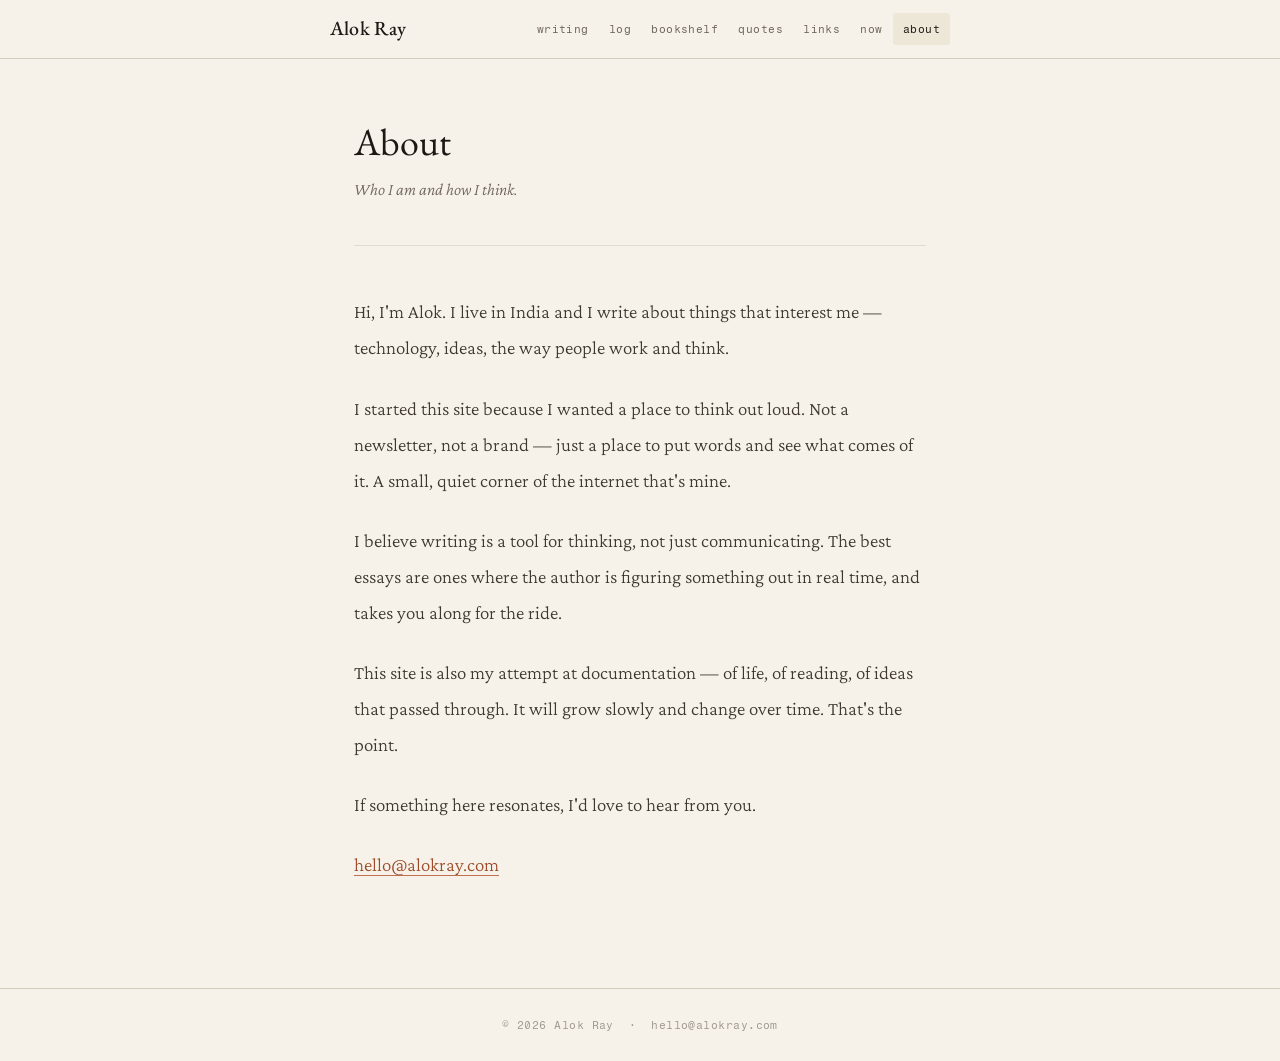
==== about.html @ 92c7a45d "Add files via upload" ====
<!DOCTYPE html>
<html lang="en">
<head>
  <meta charset="UTF-8" />
  <meta name="viewport" content="width=device-width, initial-scale=1.0"/>
  <title>About — Alok Ray</title>
  <link rel="stylesheet" href="style.css" />
</head>
<body>

  <header>
    <div class="header-inner">
      <a href="index.html" class="site-title">Alok Ray</a>
      <nav>
        <a href="index.html">writing</a>
        <a href="log.html">log</a>
        <a href="bookshelf.html">bookshelf</a>
        <a href="quotes.html">quotes</a>
        <a href="links.html">links</a>
        <a href="now.html">now</a>
        <a href="about.html" class="active">about</a>
      </nav>
    </div>
  </header>

  <main>
    <div class="page-head">
      <h1>About</h1>
      <p class="sub">Who I am and how I think.</p>
    </div>

    <div class="about-body">
      <p>
        Hi, I'm Alok. I live in India and I write about things that interest me — technology, ideas, the way people work and think.
      </p>
      <p>
        I started this site because I wanted a place to think out loud. Not a newsletter, not a brand — just a place to put words and see what comes of it. A small, quiet corner of the internet that's mine.
      </p>
      <p>
        I believe writing is a tool for thinking, not just communicating. The best essays are ones where the author is figuring something out in real time, and takes you along for the ride.
      </p>
      <p>
        This site is also my attempt at documentation — of life, of reading, of ideas that passed through. It will grow slowly and change over time. That's the point.
      </p>
      <p>
        If something here resonates, I'd love to hear from you.
      </p>
      <p>
        <a href="mailto:hello@alokray.com">hello@alokray.com</a>
      </p>
    </div>
  </main>

  <footer>
    <p>© 2026 Alok Ray &nbsp;·&nbsp; <a href="mailto:hello@alokray.com">hello@alokray.com</a></p>
  </footer>

</body>
</html>
---- style.css ----
@import url('https://fonts.googleapis.com/css2?family=EB+Garamond:ital,wght@0,400;0,500;1,400;1,500&family=Crimson+Pro:ital,wght@0,300;0,400;1,300;1,400&family=Fragment+Mono:ital@0;1&display=swap');

:root {
  --paper:       #f7f2e9;
  --paper-dark:  #ede7d8;
  --paper-mid:   #e5dece;
  --ink:         #1c1814;
  --ink-2:       #3d3730;
  --ink-3:       #6e655c;
  --ink-4:       #a09890;
  --rust:        #9c4a28;
  --rust-soft:   #c07050;
  --border:      #d4ccbc;
  --border-soft: #e2dbd0;

  --serif:  'EB Garamond', Georgia, serif;
  --prose:  'Crimson Pro', Georgia, serif;
  --mono:   'Fragment Mono', monospace;

  --w: 620px;
  --gap: 24px;
}

*, *::before, *::after { box-sizing: border-box; margin: 0; padding: 0; }

html { font-size: 19px; scroll-behavior: smooth; }

body {
  background: var(--paper);
  color: var(--ink);
  font-family: var(--prose);
  font-weight: 300;
  line-height: 1.8;
  min-height: 100vh;
  display: flex;
  flex-direction: column;
}

a { color: inherit; text-decoration: none; }

img { max-width: 100%; display: block; }

/* ── HEADER ───────────────────────────────── */

header {
  border-bottom: 1px solid var(--border);
  padding: 0 var(--gap);
  background: rgba(247,242,233,0.95);
  backdrop-filter: blur(6px);
  position: sticky;
  top: 0;
  z-index: 50;
}

.header-inner {
  max-width: var(--w);
  margin: 0 auto;
  height: 58px;
  display: flex;
  align-items: center;
  justify-content: space-between;
}

.site-title {
  font-family: var(--serif);
  font-size: 1.05rem;
  font-weight: 500;
  letter-spacing: 0.01em;
  color: var(--ink);
  transition: color 0.2s;
}
.site-title:hover { color: var(--rust); }

nav {
  display: flex;
  align-items: center;
  gap: 0;
}

nav a {
  font-family: var(--mono);
  font-size: 0.6rem;
  letter-spacing: 0.04em;
  color: var(--ink-3);
  padding: 6px 10px;
  border-radius: 3px;
  transition: color 0.2s, background 0.2s;
  text-transform: lowercase;
}

nav a:hover,
nav a.active {
  color: var(--ink);
  background: var(--paper-dark);
}

/* ── MAIN WRAPPER ─────────────────────────── */

main {
  flex: 1;
  max-width: var(--w);
  width: 100%;
  margin: 0 auto;
  padding: 0 var(--gap);
}

/* ── PAGE HEADER ──────────────────────────── */

.page-head {
  padding: 60px 0 40px;
  border-bottom: 1px solid var(--border-soft);
  margin-bottom: 48px;
}

.page-head h1 {
  font-family: var(--serif);
  font-size: 2rem;
  font-weight: 400;
  color: var(--ink);
  margin-bottom: 10px;
  line-height: 1.2;
}

.page-head .sub {
  font-family: var(--prose);
  font-size: 0.9rem;
  font-style: italic;
  color: var(--ink-3);
}

/* ── HOME ─────────────────────────────────── */

.home-intro {
  padding: 64px 0 52px;
}

.home-intro p {
  font-family: var(--serif);
  font-size: 1.35rem;
  font-style: italic;
  color: var(--ink-2);
  line-height: 1.6;
  max-width: 520px;
}

.post-list {
  list-style: none;
  padding-bottom: 80px;
}

.post-list li {
  border-top: 1px solid var(--border-soft);
  padding: 28px 0;
  display: grid;
  grid-template-columns: 1fr auto;
  gap: 16px;
  align-items: start;
  animation: rise 0.4s ease both;
}

.post-list li:hover .post-title { color: var(--rust); }

.post-title {
  font-family: var(--serif);
  font-size: 1.1rem;
  font-weight: 400;
  color: var(--ink);
  transition: color 0.2s;
  display: block;
  margin-bottom: 6px;
}

.post-desc {
  font-size: 0.85rem;
  color: var(--ink-3);
  line-height: 1.6;
}

.post-date {
  font-family: var(--mono);
  font-size: 0.58rem;
  color: var(--ink-4);
  white-space: nowrap;
  padding-top: 4px;
  letter-spacing: 0.03em;
}

/* ── ESSAY ────────────────────────────────── */

.essay {
  padding-top: 60px;
  padding-bottom: 96px;
}

.essay-head {
  margin-bottom: 52px;
  padding-bottom: 36px;
  border-bottom: 1px solid var(--border-soft);
}

.essay-head h1 {
  font-family: var(--serif);
  font-size: 2.1rem;
  font-weight: 400;
  line-height: 1.2;
  color: var(--ink);
  margin-bottom: 16px;
}

.essay-meta {
  display: flex;
  gap: 20px;
  font-family: var(--mono);
  font-size: 0.6rem;
  color: var(--ink-4);
  letter-spacing: 0.04em;
}

.essay-body p {
  font-family: var(--prose);
  font-size: 1rem;
  line-height: 1.9;
  color: var(--ink-2);
  margin-bottom: 26px;
}

.essay-body p:first-child {
  font-size: 1.08rem;
  color: var(--ink);
  font-style: italic;
}

.back {
  display: inline-flex;
  align-items: center;
  gap: 6px;
  font-family: var(--mono);
  font-size: 0.6rem;
  color: var(--ink-4);
  letter-spacing: 0.04em;
  margin-top: 56px;
  transition: color 0.2s;
}
.back:hover { color: var(--rust); }
.back::before { content: '←'; }

/* ── ABOUT ────────────────────────────────── */

.about-body {
  padding-bottom: 80px;
}

.about-body p {
  font-size: 1rem;
  color: var(--ink-2);
  margin-bottom: 24px;
  line-height: 1.9;
}

.about-body a {
  color: var(--rust);
  border-bottom: 1px solid var(--rust-soft);
  transition: color 0.2s, border-color 0.2s;
}
.about-body a:hover { color: var(--ink); border-color: var(--ink); }

/* ── NOW ──────────────────────────────────── */

.now-body {
  padding-bottom: 80px;
}

.now-body p {
  font-size: 1rem;
  color: var(--ink-2);
  margin-bottom: 20px;
  line-height: 1.9;
}

.now-section {
  margin-bottom: 44px;
}

.now-section h2 {
  font-family: var(--mono);
  font-size: 0.62rem;
  letter-spacing: 0.1em;
  text-transform: uppercase;
  color: var(--ink-4);
  margin-bottom: 16px;
}

.now-item {
  display: flex;
  gap: 14px;
  align-items: baseline;
  padding: 10px 0;
  border-top: 1px solid var(--border-soft);
  font-size: 0.95rem;
  color: var(--ink-2);
}

.now-item .label {
  font-family: var(--mono);
  font-size: 0.58rem;
  color: var(--ink-4);
  min-width: 56px;
  padding-top: 2px;
}

/* ── BOOKSHELF ────────────────────────────── */

.shelf {
  padding-bottom: 80px;
}

.shelf-grid {
  display: grid;
  gap: 1px;
  background: var(--border-soft);
  border: 1px solid var(--border-soft);
  border-radius: 4px;
  overflow: hidden;
}

.book {
  background: var(--paper);
  padding: 22px 24px;
  display: grid;
  grid-template-columns: 1fr auto;
  gap: 12px;
  align-items: start;
  transition: background 0.2s;
}

.book:hover { background: var(--paper-dark); }

.book-title {
  font-family: var(--serif);
  font-size: 1rem;
  color: var(--ink);
  margin-bottom: 3px;
}

.book-author {
  font-family: var(--mono);
  font-size: 0.58rem;
  color: var(--ink-4);
  letter-spacing: 0.03em;
}

.book-note {
  font-size: 0.82rem;
  font-style: italic;
  color: var(--ink-3);
  margin-top: 8px;
  line-height: 1.6;
}

.book-year {
  font-family: var(--mono);
  font-size: 0.58rem;
  color: var(--ink-4);
  white-space: nowrap;
}

/* ── QUOTES ───────────────────────────────── */

.quotes-list {
  padding-bottom: 80px;
  list-style: none;
}

.quote-item {
  padding: 36px 0;
  border-top: 1px solid var(--border-soft);
}

.quote-text {
  font-family: var(--serif);
  font-size: 1.2rem;
  font-style: italic;
  color: var(--ink);
  line-height: 1.65;
  margin-bottom: 14px;
}

.quote-source {
  font-family: var(--mono);
  font-size: 0.6rem;
  color: var(--ink-4);
  letter-spacing: 0.04em;
}

/* ── LOG ──────────────────────────────────── */

.log-list {
  padding-bottom: 80px;
  list-style: none;
}

.log-entry {
  display: grid;
  grid-template-columns: 80px 1fr;
  gap: 24px;
  padding: 24px 0;
  border-top: 1px solid var(--border-soft);
  animation: rise 0.3s ease both;
}

.log-month {
  font-family: var(--mono);
  font-size: 0.6rem;
  color: var(--ink-4);
  letter-spacing: 0.04em;
  padding-top: 4px;
  line-height: 1.4;
}

.log-text {
  font-size: 0.95rem;
  color: var(--ink-2);
  line-height: 1.8;
}

/* ── LINKS ────────────────────────────────── */

.links-list {
  padding-bottom: 80px;
  list-style: none;
}

.link-item {
  padding: 24px 0;
  border-top: 1px solid var(--border-soft);
}

.link-item a.link-title {
  font-family: var(--serif);
  font-size: 1rem;
  color: var(--rust);
  border-bottom: 1px solid transparent;
  transition: border-color 0.2s;
}
.link-item a.link-title:hover { border-color: var(--rust-soft); }

.link-domain {
  font-family: var(--mono);
  font-size: 0.58rem;
  color: var(--ink-4);
  margin: 4px 0 8px;
  letter-spacing: 0.03em;
}

.link-note {
  font-size: 0.85rem;
  color: var(--ink-3);
  line-height: 1.7;
}

/* ── FOOTER ───────────────────────────────── */

footer {
  border-top: 1px solid var(--border);
  padding: 26px var(--gap);
  text-align: center;
}

footer p {
  font-family: var(--mono);
  font-size: 0.6rem;
  color: var(--ink-4);
  letter-spacing: 0.04em;
}

footer a:hover { color: var(--rust); }

/* ── ANIMATIONS ───────────────────────────── */

@keyframes rise {
  from { opacity: 0; transform: translateY(12px); }
  to   { opacity: 1; transform: translateY(0); }
}

/* ── RESPONSIVE ───────────────────────────── */

@media (max-width: 660px) {
  html { font-size: 17px; }
  .home-intro { padding: 44px 0 36px; }
  .log-entry { grid-template-columns: 60px 1fr; gap: 14px; }
  nav a { padding: 6px 7px; }
  .essay-head h1 { font-size: 1.7rem; }
}
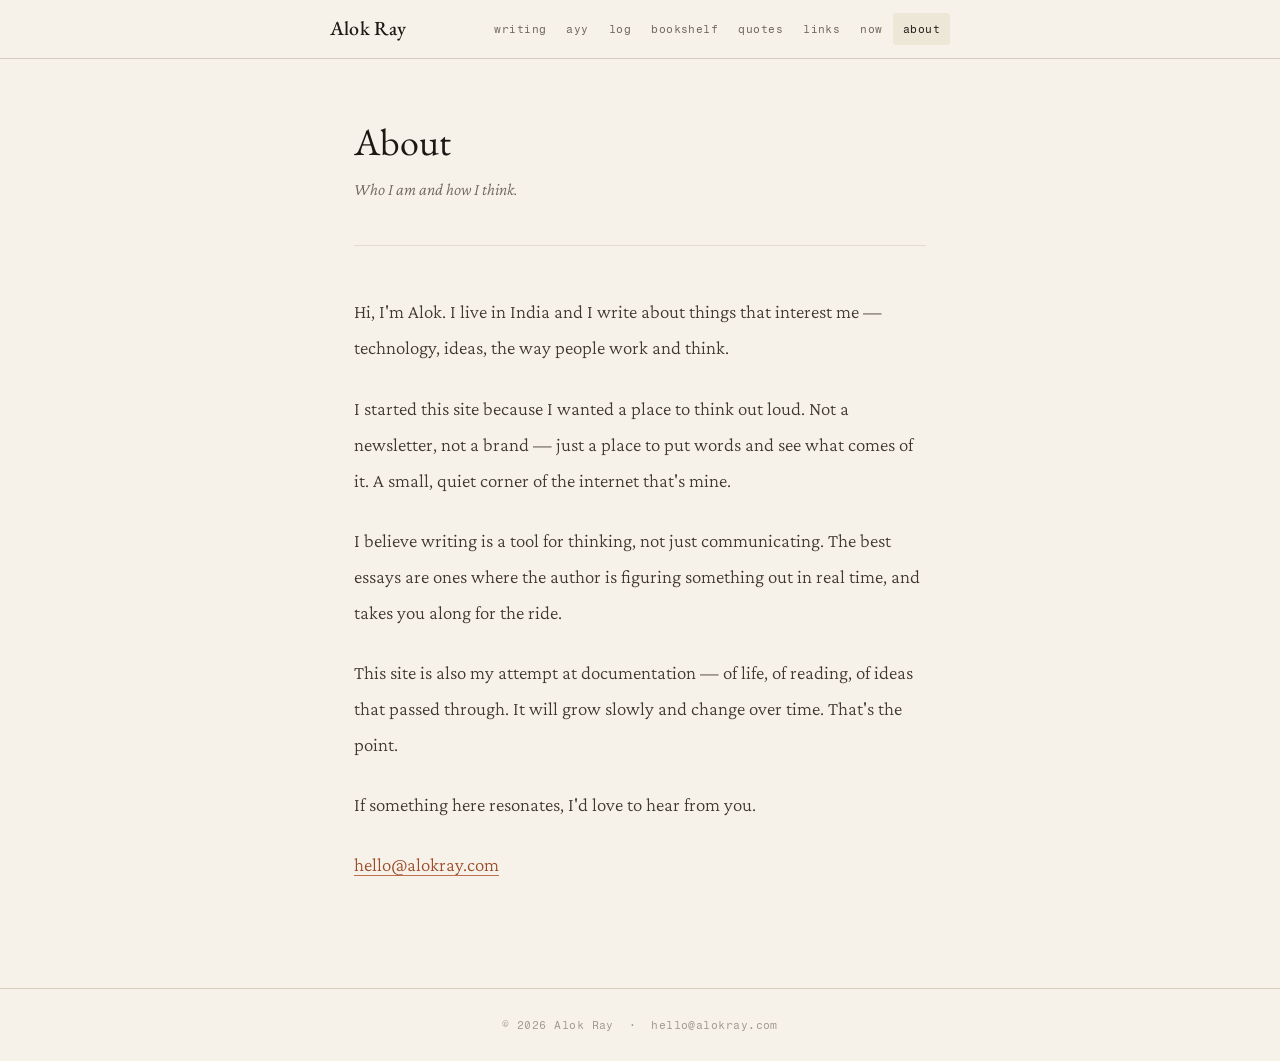
==== commit 3185e9ca: "added ayy in about.html" ====
--- a/about.html
+++ b/about.html
@@ -13,6 +13,7 @@
       <a href="index.html" class="site-title">Alok Ray</a>
       <nav>
         <a href="index.html">writing</a>
+        <a href="ayy.html">ayy</a>
         <a href="log.html">log</a>
         <a href="bookshelf.html">bookshelf</a>
         <a href="quotes.html">quotes</a>
--- a/style.css
+++ b/style.css
@@ -491,3 +491,19 @@
   nav a { padding: 6px 7px; }
   .essay-head h1 { font-size: 1.7rem; }
 }
+/* ── AYYY PAGE ───────────────────────────── */
+
+.ayy-page {
+  display: flex;
+  justify-content: center;
+  align-items: center;
+  min-height: 100vh;
+  background: var(--paper);
+}
+
+.ayy-text {
+  font-family: var(--serif);
+  font-size: clamp(4rem, 12vw, 10rem);
+  color: var(--ink);
+  text-align: center;
+}
